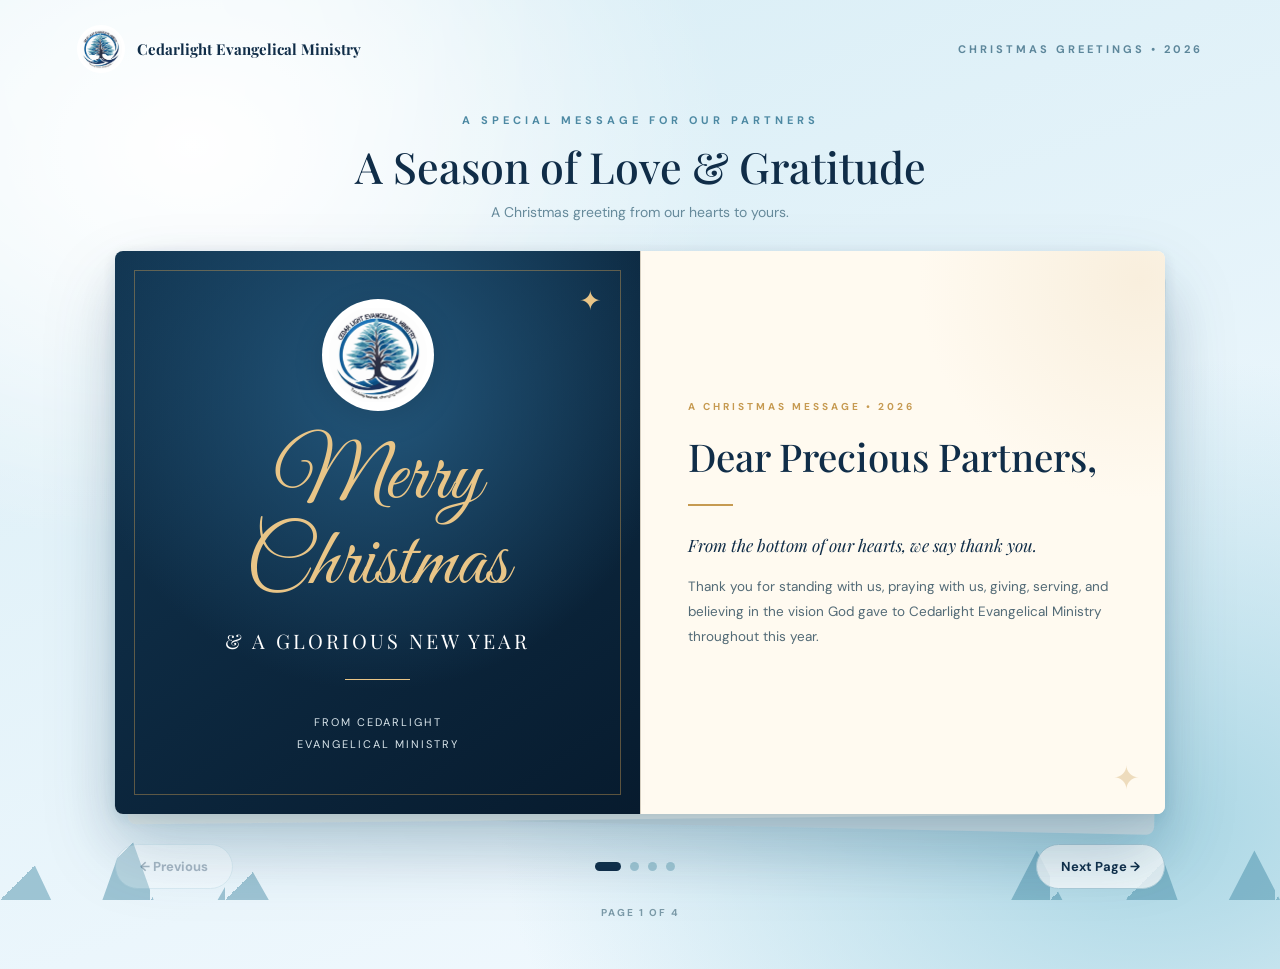
==== index.html @ 79601511 "chatgpt!" ====
<!DOCTYPE html>
<html lang="en">
<head>
<meta charset="UTF-8">
<meta name="viewport" content="width=device-width, initial-scale=1">
<meta name="theme-color" content="#e8f4f7">
<meta name="description" content="A special Christmas message of love and gratitude from Cedarlight Evangelical Ministry.">
<title>Merry Christmas | Cedarlight Evangelical Ministry</title>

<link rel="preconnect" href="https://fonts.googleapis.com">
<link rel="preconnect" href="https://fonts.gstatic.com" crossorigin>
<link href="https://fonts.googleapis.com/css2?family=DM+Sans:wght@400;500;600;700&family=Great+Vibes&family=Playfair+Display:wght@400;500;600;700&display=swap" rel="stylesheet">

<style>
:root {
  --navy: #102d48;
  --navy-dark: #071d31;
  --blue: #246d91;
  --gold: #c69a51;
  --gold-light: #e9c587;
  --cream: #fffaf0;
  --ink: #263d4b;
  --muted: #627985;
}

* {
  box-sizing: border-box;
}

html {
  scroll-behavior: smooth;
}

body {
  margin: 0;
  min-height: 100vh;
  font-family: "DM Sans", sans-serif;
  color: var(--ink);
  background:
    radial-gradient(ellipse at 15% 15%, #ffffff, transparent 35%),
    radial-gradient(ellipse at 90% 85%, #a9d6e4, transparent 40%),
    linear-gradient(160deg, #d7edf5, #f4faff);
  overflow-x: hidden;
}

button {
  font: inherit;
}

button:focus-visible {
  outline: 3px solid var(--gold);
  outline-offset: 4px;
}

/* BACKGROUND DECORATION */

.background-glow {
  position: fixed;
  width: 650px;
  height: 650px;
  border-radius: 50%;
  background: #ffffff70;
  filter: blur(100px);
  top: -250px;
  left: -200px;
  pointer-events: none;
}

.snow {
  position: fixed;
  inset: 0;
  pointer-events: none;
  overflow: hidden;
  z-index: 0;
}

.flake {
  position: absolute;
  top: -30px;
  color: white;
  opacity: .8;
  animation: snowfall linear infinite;
}

@keyframes snowfall {
  from {
    transform: translateY(-20px) rotate(0deg);
  }
  to {
    transform: translateY(110vh) rotate(180deg);
  }
}

/* HEADER */

header {
  position: relative;
  z-index: 5;
  padding: 25px 6%;
  display: flex;
  align-items: center;
  justify-content: space-between;
}

.brand {
  display: flex;
  align-items: center;
  gap: 12px;
  color: var(--navy);
  font-family: "Playfair Display", serif;
  font-weight: 700;
  font-size: 15px;
}

.brand img {
  width: 48px;
  height: 48px;
  object-fit: contain;
  background: white;
  border-radius: 50%;
  padding: 3px;
}

.header-label {
  font-size: 11px;
  font-weight: 700;
  letter-spacing: 3px;
  color: #5d879b;
  text-transform: uppercase;
}

/* MAIN */

main {
  position: relative;
  z-index: 1;
  min-height: calc(100vh - 100px);
  display: flex;
  flex-direction: column;
  justify-content: center;
  align-items: center;
  padding: 15px 20px 50px;
}

.intro {
  text-align: center;
  margin-bottom: 30px;
}

.eyebrow {
  font-size: 11px;
  font-weight: 700;
  letter-spacing: 4px;
  color: #4d89a3;
  text-transform: uppercase;
}

.intro h1 {
  margin: 10px 0 8px;
  font-family: "Playfair Display", serif;
  font-weight: 500;
  font-size: clamp(28px, 4vw, 43px);
  color: var(--navy);
}

.intro p {
  margin: 0;
  font-size: 14px;
  color: #668a9b;
}

/* BOOK */

.book-area {
  position: relative;
  width: min(100%, 1050px);
  perspective: 1800px;
}

.book-stack {
  position: absolute;
  inset: 12px 5px -10px;
  background: #c4d7df;
  border-radius: 8px;
  transform: rotate(1.2deg);
  box-shadow: 0 25px 55px #174e6b25;
}

.book-stack::after {
  content: "";
  position: absolute;
  inset: 5px;
  background: #e1e9e9;
  border-radius: 8px;
  transform: rotate(-1.8deg);
}

.book {
  position: relative;
  width: 100%;
  min-height: 540px;
  background: #fffdf7;
  border-radius: 8px;
  box-shadow:
    0 35px 75px #174e6b2c,
    0 4px 15px #174e6b20;
  overflow: hidden;
  transform-style: preserve-3d;
}

/* PAGE TURN ANIMATION */

.page {
  display: none;
  width: 100%;
  min-height: 540px;
  transform-origin: left center;
}

.page.active {
  display: grid;
  grid-template-columns: 1fr 1fr;
  animation: pageEnter .65s cubic-bezier(.2,.75,.2,1) both;
}

.page.turn-back.active {
  animation: pageBack .65s cubic-bezier(.2,.75,.2,1) both;
}

@keyframes pageEnter {
  from {
    opacity: .15;
    transform: rotateY(-22deg) translateX(22px);
  }
  to {
    opacity: 1;
    transform: rotateY(0) translateX(0);
  }
}

@keyframes pageBack {
  from {
    opacity: .15;
    transform: rotateY(22deg) translateX(-22px);
  }
  to {
    opacity: 1;
    transform: rotateY(0) translateX(0);
  }
}

/* PAGE PANELS */

.panel {
  position: relative;
  min-width: 0;
  min-height: 540px;
  padding: 48px;
  display: flex;
  flex-direction: column;
  justify-content: center;
  overflow: hidden;
}

.panel.paper {
  background:
    radial-gradient(circle at 95% 5%, #f5e8d2a0, transparent 30%),
    var(--cream);
}

.panel.paper::after {
  content: "✦";
  position: absolute;
  right: 25px;
  bottom: 15px;
  color: #d8b77c70;
  font-size: 32px;
  pointer-events: none;
}

.panel.paper::before {
  content: "";
  position: absolute;
  top: 0;
  bottom: 0;
  left: 0;
  width: 1px;
  background: #d6cfc1;
  box-shadow: 3px 0 10px #0000000c;
}

/* CHRISTMAS COVER */

.cover {
  background:
    radial-gradient(circle at 50% 25%, #23577c, transparent 60%),
    linear-gradient(145deg, #123652, #071b2e);
  color: white;
  align-items: center;
  text-align: center;
}

.cover::before {
  content: "";
  position: absolute;
  inset: 19px;
  border: 1px solid #c69a5170;
  pointer-events: none;
}

.cover::after {
  content: "✦";
  position: absolute;
  top: 32px;
  right: 38px;
  color: var(--gold-light);
  font-size: 27px;
}

.cover-logo {
  width: 112px;
  height: 112px;
  object-fit: contain;
  background: white;
  border-radius: 50%;
  padding: 7px;
  margin-bottom: 26px;
  box-shadow: 0 8px 30px #00000025;
}

.script {
  font-family: "Great Vibes", cursive;
  font-size: clamp(58px, 6.5vw, 90px);
  line-height: 1.02;
  color: var(--gold-light);
  font-weight: 400;
}

.cover h2 {
  font-family: "Playfair Display", serif;
  font-weight: 400;
  font-size: 20px;
  letter-spacing: 3px;
  text-transform: uppercase;
  margin: 20px 0 25px;
}

.cover p {
  font-size: 11px;
  letter-spacing: 2px;
  line-height: 2;
  color: #d9e5eb;
  text-transform: uppercase;
}

.gold-line {
  width: 65px;
  height: 1px;
  background: var(--gold-light);
  margin: 0 auto 20px;
}

.gold-star {
  color: var(--gold-light);
  font-size: 56px;
  margin-bottom: 25px;
}

/* TYPOGRAPHY */

.small-title {
  font-size: 10px;
  letter-spacing: 3px;
  text-transform: uppercase;
  font-weight: 700;
  color: var(--gold);
  margin-bottom: 20px;
}

.paper h2 {
  font-family: "Playfair Display", serif;
  color: var(--navy);
  font-weight: 500;
  font-size: clamp(28px, 3vw, 40px);
  line-height: 1.2;
  margin: 0 0 20px;
}

.paper p {
  color: #526a76;
  font-size: 13.5px;
  line-height: 1.85;
  margin: 0 0 15px;
}

.gold-rule {
  width: 45px;
  height: 2px;
  background: var(--gold);
  margin: 5px 0 25px;
}

.quote {
  font-family: "Playfair Display", serif;
  font-style: italic;
  font-size: 17px !important;
  line-height: 1.7 !important;
  color: var(--navy) !important;
}

.verse {
  color: var(--gold);
  font-size: 10px;
  font-weight: 700;
  letter-spacing: 2px;
  text-transform: uppercase;
  margin: 5px 0 18px;
}

.signature {
  margin-top: 15px;
  font-family: "Great Vibes", cursive;
  font-size: 36px;
  color: var(--blue);
}

/* PHOTO PANEL */

.photo-panel {
  position: relative;
  padding: 0;
  background: #c1d9df;
}

.photo-panel img {
  position: absolute;
  inset: 0;
  width: 100%;
  height: 100%;
  object-fit: cover;
  z-index: 2;
}

.photo-placeholder {
  position: absolute;
  inset: 0;
  background:
    linear-gradient(140deg, #94c5ce, #286b86);
  color: white;
  display: flex;
  align-items: center;
  justify-content: center;
  flex-direction: column;
  text-align: center;
  padding: 30px;
  gap: 15px;
}

.photo-placeholder .symbol {
  font-size: 55px;
  font-family: "Playfair Display", serif;
}

.photo-placeholder strong {
  font-family: "Playfair Display", serif;
  font-size: 25px;
  font-weight: 500;
}

.photo-placeholder small {
  font-size: 12px;
  opacity: .8;
}

/* PHOTO GALLERY */

.gallery-panel {
  padding: 22px;
  background: #eaf3f3;
}

.gallery {
  display: grid;
  grid-template-columns: 1fr 1fr;
  grid-template-rows: 235px 235px;
  gap: 12px;
  height: 100%;
}

.gallery-item {
  position: relative;
  border-radius: 5px;
  overflow: hidden;
  background: #9cc8d2;
}

.gallery-item:first-child {
  grid-column: span 2;
}

.gallery-item img {
  position: absolute;
  inset: 0;
  width: 100%;
  height: 100%;
  object-fit: cover;
  z-index: 2;
}

.gallery-fallback {
  width: 100%;
  height: 100%;
  background: linear-gradient(135deg, #c2e1df, #5694ab);
  color: white;
  display: flex;
  flex-direction: column;
  align-items: center;
  justify-content: center;
  gap: 10px;
  text-align: center;
  padding: 15px;
  font-size: 13px;
}

.gallery-fallback span {
  font-size: 34px;
}

/* CONTROLS */

.controls {
  width: min(100%, 1050px);
  display: flex;
  align-items: center;
  justify-content: space-between;
  gap: 15px;
  margin-top: 30px;
}

.nav-btn {
  border: 1px solid #afcfdb;
  border-radius: 30px;
  padding: 13px 24px;
  background: #ffffffc9;
  color: var(--navy);
  cursor: pointer;
  font-size: 13px;
  font-weight: 700;
  transition: .2s ease;
}

.nav-btn:hover:not(:disabled) {
  background: var(--navy);
  color: white;
  border-color: var(--navy);
  transform: translateY(-2px);
}

.nav-btn:disabled {
  opacity: .3;
  cursor: not-allowed;
}

.dots {
  display: flex;
  gap: 9px;
  align-items: center;
}

.dot {
  width: 9px;
  height: 9px;
  padding: 0;
  border: none;
  border-radius: 50%;
  background: #a4c9d6;
  cursor: pointer;
  transition: .25s;
}

.dot.active {
  width: 26px;
  border-radius: 10px;
  background: var(--navy);
}

.counter {
  margin-top: 17px;
  color: #7b9aa8;
  font-size: 10px;
  font-weight: 700;
  letter-spacing: 2px;
}

/* DECORATIVE TREES */

.trees {
  position: fixed;
  bottom: 0;
  left: 0;
  right: 0;
  height: 90px;
  pointer-events: none;
  z-index: 0;
  opacity: .4;
  background:
    linear-gradient(135deg, transparent 50%, #2a7a98 50%)
      left bottom / 75px 75px repeat-x;
  clip-path: polygon(
    0 100%, 2% 40%, 4% 100%,
    8% 100%, 10% 20%, 12% 100%,
    17% 100%, 19% 50%, 21% 100%,
    79% 100%, 81% 45%, 83% 100%,
    88% 100%, 90% 20%, 92% 100%,
    96% 100%, 98% 45%, 100% 100%
  );
}

/* MOBILE */

@media (max-width: 720px) {
  header {
    padding: 18px 20px;
  }

  .brand {
    font-size: 12px;
  }

  .brand img {
    width: 42px;
    height: 42px;
  }

  .header-label {
    display: none;
  }

  main {
    padding: 15px 12px 40px;
  }

  .intro {
    margin-bottom: 22px;
  }

  .intro h1 {
    font-size: 29px;
  }

  .intro p {
    font-size: 12px;
  }

  .book,
  .page {
    min-height: 0;
  }

  .page.active {
    grid-template-columns: 1fr;
  }

  .panel {
    min-height: 0;
    padding: 35px 28px;
  }

  .cover {
    min-height: 440px;
  }

  .cover-logo {
    width: 95px;
    height: 95px;
  }

  .panel.paper {
    padding: 40px 28px;
  }

  .paper h2 {
    font-size: 30px;
  }

  .paper p {
    font-size: 13px;
    line-height: 1.85;
  }

  .photo-panel {
    min-height: 320px;
  }

  .gallery-panel {
    padding: 12px;
    min-height: 340px;
  }

  .gallery {
    grid-template-rows: 155px 155px;
  }

  .controls {
    margin-top: 25px;
  }

  .nav-btn {
    padding: 11px 14px;
    font-size: 12px;
  }
}

@media (prefers-reduced-motion: reduce) {
  *, *::before, *::after {
    animation-duration: .01ms !important;
    transition-duration: .01ms !important;
  }
}
</style>
</head>

<body>

<div class="background-glow"></div>
<div class="snow" id="snow" aria-hidden="true"></div>
<div class="trees" aria-hidden="true"></div>

<header>
  <div class="brand">
    <img src="logo.jpeg" alt="Cedarlight Evangelical Ministry logo">
    <span>Cedarlight Evangelical Ministry</span>
  </div>

  <span class="header-label">Christmas Greetings • 2026</span>
</header>

<main>

  <div class="intro">
    <div class="eyebrow">A special message for our partners</div>
    <h1>A Season of Love & Gratitude</h1>
    <p>A Christmas greeting from our hearts to yours.</p>
  </div>

  <div class="book-area">
    <div class="book-stack"></div>

    <div class="book" id="book">

      <!-- PAGE 1: CHRISTMAS COVER -->
      <section class="page active">

        <div class="panel cover">
          <img class="cover-logo" src="logo.jpeg" alt="Ministry logo">

          <div class="script">Merry</div>
          <div class="script">Christmas</div>

          <h2>& A Glorious New Year</h2>
          <div class="gold-line"></div>

          <p>
            From Cedarlight<br>
            Evangelical Ministry
          </p>
        </div>

        <div class="panel paper">
          <div class="small-title">A Christmas Message • 2026</div>

          <h2>Dear Precious Partners,</h2>
          <div class="gold-rule"></div>

          <p class="quote">
            From the bottom of our hearts,
            we say thank you.
          </p>

          <p>
            Thank you for standing with us, praying with us,
            giving, serving, and believing in the vision God
            gave to Cedarlight Evangelical Ministry
            throughout this year.
          </p>
        </div>

      </section>

      <!-- PAGE 2: GRATITUDE -->
      <section class="page">

        <div class="panel photo-panel">
          <img src="photos/team.jpeg"
               alt="Cedarlight ministry team"
               onerror="this.style.display='none'">

          <div class="photo-placeholder">
            <span class="symbol">♡</span>
            <strong>Our Ministry Family</strong>
            <small>Replace with photos/team.jpg</small>
          </div>
        </div>

        <div class="panel paper">
          <div class="small-title">With heartfelt gratitude</div>

          <h2>You are part of every testimony.</h2>
          <div class="gold-rule"></div>

          <p>
            Because of your love and sacrifice, souls were won,
            lives were healed, and the light of Christ shone
            brighter in different communities within Nigeria
            and beyond.
          </p>

          <p>
            We do not take you for granted.
            You are part of every testimony.
          </p>

          <p class="quote">
            "I thank my God upon every remembrance of you,
            Always in every prayer of mine for you all making
            request with joy, For your fellowship in the gospel
            from the first day until now."
          </p>

          <div class="verse">Philippians 1:3–5</div>
        </div>

      </section>

      <!-- PAGE 3: IMPACT AND BLESSING -->
      <section class="page">

        <div class="panel paper">
          <div class="small-title">Our prayer for you</div>

          <h2>May His grace abound toward you.</h2>
          <div class="gold-rule"></div>

          <p class="quote">
            "And God is able to make all grace abound toward you;
            that ye, always having all sufficiency in all things,
            may abound to every good work."
          </p>

          <div class="verse">2 Corinthians 9:8</div>

          <p>
            As we celebrate the birth of our Saviour,
            we pray that the joy of Christmas will fill
            your home, and the peace of Christ will rest
            upon your family.
          </p>
        </div>

        <div class="panel gallery-panel">
          <div class="gallery">

            <div class="gallery-item">
              <img src="photos/outreach-1.jpeg"
                   alt="Ministry outreach"
                   onerror="this.style.display='none'">

              <div class="gallery-fallback">
                <span>✦</span>
                Sharing the Gospel
              </div>
            </div>

            <div class="gallery-item">
              <img src="photos/outreach-2.jpeg"
                   alt="Community outreach"
                   onerror="this.style.display='none'">

              <div class="gallery-fallback">
                <span>♡</span>
                Compassion in Action
              </div>
            </div>

            <div class="gallery-item">
              <img src="photos/outreach-3.jpeg"
                   alt="Ministry in the field"
                   onerror="this.style.display='none'">

              <div class="gallery-fallback">
                <span>✧</span>
                Touching Lives
              </div>
            </div>

          </div>
        </div>

      </section>

      <!-- PAGE 4: CHRISTMAS BLESSING -->
      <section class="page">

        <div class="panel cover">
          <div class="gold-star">✦</div>

          <div class="script">Peace, Joy</div>
          <div class="script">& Love</div>

          <h2>To You and Your Family</h2>
          <div class="gold-line"></div>

          <p>
            Merry Christmas<br>
            and a Glorious New Year!
          </p>
        </div>

        <div class="panel paper">
          <div class="small-title">The promise of Christmas</div>

          <p class="quote">
            "For unto you is born this day in the city of David
            a Saviour, which is Christ the Lord."
          </p>
          <div class="verse">Luke 2:11</div>

          <div class="gold-rule"></div>

          <p class="quote">
            "For I know the thoughts that I think toward you,
            saith the LORD, thoughts of peace, and not of evil,
            to give you an expected end."
          </p>
          <div class="verse">Jeremiah 29:11</div>

          <p>
            May the New Year bring you open doors, divine health,
            and abundant harvest for all you have sown
            into the Kingdom.
          </p>

          <p>
            We love you, we honour you, and we celebrate you.
          </p>

          <div class="signature">With love and gratitude,</div>

          <p style="font-weight:700;color:#102d48;margin-top:8px">
            Cedarlight Evangelical Ministry
          </p>

          <p style="font-style:italic;font-size:12px">
            Shining the Light of Christ
          </p>
        </div>

      </section>

    </div>
  </div>

  <!-- NAVIGATION -->
  <div class="controls">
    <button class="nav-btn" id="prev" onclick="changePage(-1)">
      ← Previous
    </button>

    <div class="dots" id="dots"></div>

    <button class="nav-btn" id="next" onclick="changePage(1)">
      Next Page →
    </button>
  </div>

  <div class="counter" id="counter"></div>

</main>

<script>
const pages = Array.from(document.querySelectorAll(".page"));
const dotsContainer = document.getElementById("dots");
const prevButton = document.getElementById("prev");
const nextButton = document.getElementById("next");
const counter = document.getElementById("counter");

let currentPage = 0;
let previousPage = 0;

// Create page indicators
pages.forEach((page, index) => {
  const dot = document.createElement("button");

  dot.className = "dot";
  dot.type = "button";
  dot.setAttribute("aria-label", `Go to page ${index + 1}`);

  dot.addEventListener("click", () => showPage(index));

  dotsContainer.appendChild(dot);
});

function showPage(index) {
  if (index < 0 || index >= pages.length) return;

  previousPage = currentPage;
  currentPage = index;

  pages.forEach((page, i) => {
    page.classList.remove("active", "turn-back");

    if (i === currentPage) {
      if (currentPage < previousPage) {
        page.classList.add("turn-back");
      }

      page.classList.add("active");
    }
  });

  Array.from(dotsContainer.children).forEach((dot, i) => {
    dot.classList.toggle("active", i === currentPage);

    if (i === currentPage) {
      dot.setAttribute("aria-current", "page");
    } else {
      dot.removeAttribute("aria-current");
    }
  });

  prevButton.disabled = currentPage === 0;
  nextButton.disabled = currentPage === pages.length - 1;

  nextButton.textContent =
    currentPage === pages.length - 1
      ? "The End ♥"
      : "Next Page →";

  counter.textContent =
    `PAGE ${currentPage + 1} OF ${pages.length}`;
}

function changePage(direction) {
  showPage(currentPage + direction);
}

// Keyboard navigation
document.addEventListener("keydown", event => {
  if (event.key === "ArrowRight") {
    changePage(1);
  }

  if (event.key === "ArrowLeft") {
    changePage(-1);
  }
});

// Touch swipe navigation
let touchStartX = 0;
let touchStartY = 0;

const book = document.getElementById("book");

book.addEventListener("touchstart", event => {
  touchStartX = event.changedTouches[0].screenX;
  touchStartY = event.changedTouches[0].screenY;
}, { passive: true });

book.addEventListener("touchend", event => {
  const diffX =
    touchStartX - event.changedTouches[0].screenX;

  const diffY =
    touchStartY - event.changedTouches[0].screenY;

  if (
    Math.abs(diffX) > 65 &&
    Math.abs(diffX) > Math.abs(diffY)
  ) {
    changePage(diffX > 0 ? 1 : -1);
  }
}, { passive: true });

// Gentle snowfall
const snowContainer = document.getElementById("snow");

const reducedMotion = window.matchMedia(
  "(prefers-reduced-motion: reduce)"
).matches;

if (!reducedMotion) {
  for (let i = 0; i < 35; i++) {
    const flake = document.createElement("span");

    flake.className = "flake";
    flake.textContent = Math.random() > .5 ? "✦" : "•";

    flake.style.left = Math.random() * 100 + "%";
    flake.style.fontSize =
      (5 + Math.random() * 9) + "px";

    flake.style.animationDuration =
      (12 + Math.random() * 18) + "s";

    flake.style.animationDelay =
      (-Math.random() * 30) + "s";

    snowContainer.appendChild(flake);
  }
}

// Hide photo placeholders when images load
document.querySelectorAll(
  ".photo-panel, .gallery-item"
).forEach(container => {
  const image = container.querySelector("img");

  const placeholder = container.querySelector(
    ".photo-placeholder, .gallery-fallback"
  );

  if (!image || !placeholder) return;

  function checkImage() {
    if (image.complete && image.naturalWidth > 0) {
      placeholder.style.display = "none";
    }
  }

  image.addEventListener("load", checkImage);
  checkImage();
});

// Initialise
showPage(0);
</script>

</body>
</html>
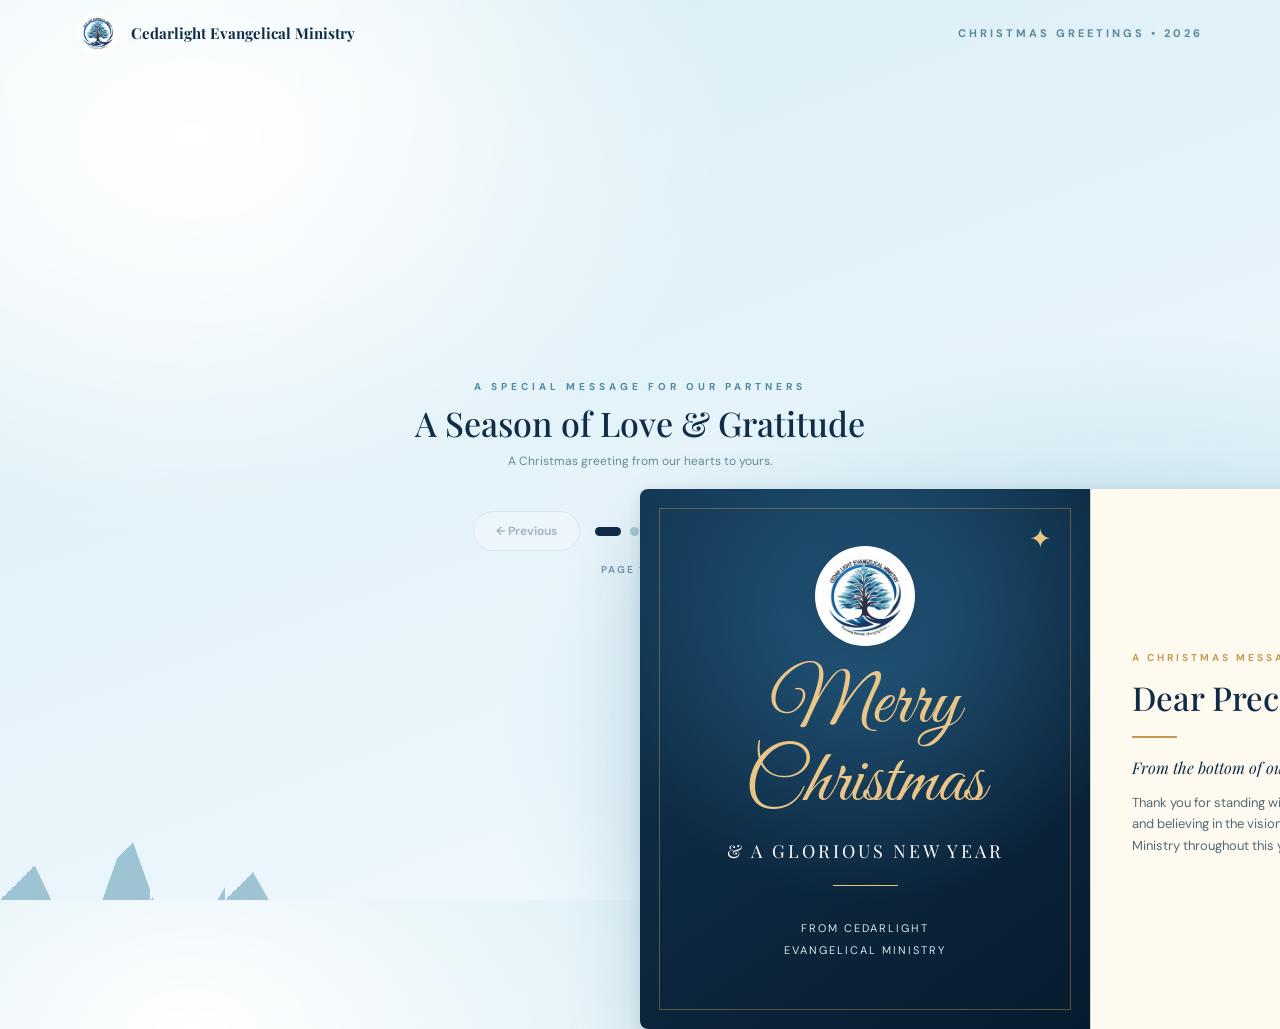
==== commit dca06418: "v1" ====
--- a/index.html
+++ b/index.html
@@ -11,714 +11,8 @@
 <link rel="preconnect" href="https://fonts.googleapis.com">
 <link rel="preconnect" href="https://fonts.gstatic.com" crossorigin>
 <link href="https://fonts.googleapis.com/css2?family=DM+Sans:wght@400;500;600;700&family=Great+Vibes&family=Playfair+Display:wght@400;500;600;700&display=swap" rel="stylesheet">
-
-<style>
-:root {
-  --navy: #102d48;
-  --navy-dark: #071d31;
-  --blue: #246d91;
-  --gold: #c69a51;
-  --gold-light: #e9c587;
-  --cream: #fffaf0;
-  --ink: #263d4b;
-  --muted: #627985;
-}
-
-* {
-  box-sizing: border-box;
-}
-
-html {
-  scroll-behavior: smooth;
-}
-
-body {
-  margin: 0;
-  min-height: 100vh;
-  font-family: "DM Sans", sans-serif;
-  color: var(--ink);
-  background:
-    radial-gradient(ellipse at 15% 15%, #ffffff, transparent 35%),
-    radial-gradient(ellipse at 90% 85%, #a9d6e4, transparent 40%),
-    linear-gradient(160deg, #d7edf5, #f4faff);
-  overflow-x: hidden;
-}
-
-button {
-  font: inherit;
-}
-
-button:focus-visible {
-  outline: 3px solid var(--gold);
-  outline-offset: 4px;
-}
-
-/* BACKGROUND DECORATION */
-
-.background-glow {
-  position: fixed;
-  width: 650px;
-  height: 650px;
-  border-radius: 50%;
-  background: #ffffff70;
-  filter: blur(100px);
-  top: -250px;
-  left: -200px;
-  pointer-events: none;
-}
-
-.snow {
-  position: fixed;
-  inset: 0;
-  pointer-events: none;
-  overflow: hidden;
-  z-index: 0;
-}
-
-.flake {
-  position: absolute;
-  top: -30px;
-  color: white;
-  opacity: .8;
-  animation: snowfall linear infinite;
-}
-
-@keyframes snowfall {
-  from {
-    transform: translateY(-20px) rotate(0deg);
-  }
-  to {
-    transform: translateY(110vh) rotate(180deg);
-  }
-}
-
-/* HEADER */
-
-header {
-  position: relative;
-  z-index: 5;
-  padding: 25px 6%;
-  display: flex;
-  align-items: center;
-  justify-content: space-between;
-}
-
-.brand {
-  display: flex;
-  align-items: center;
-  gap: 12px;
-  color: var(--navy);
-  font-family: "Playfair Display", serif;
-  font-weight: 700;
-  font-size: 15px;
-}
-
-.brand img {
-  width: 48px;
-  height: 48px;
-  object-fit: contain;
-  background: white;
-  border-radius: 50%;
-  padding: 3px;
-}
-
-.header-label {
-  font-size: 11px;
-  font-weight: 700;
-  letter-spacing: 3px;
-  color: #5d879b;
-  text-transform: uppercase;
-}
-
-/* MAIN */
-
-main {
-  position: relative;
-  z-index: 1;
-  min-height: calc(100vh - 100px);
-  display: flex;
-  flex-direction: column;
-  justify-content: center;
-  align-items: center;
-  padding: 15px 20px 50px;
-}
-
-.intro {
-  text-align: center;
-  margin-bottom: 30px;
-}
-
-.eyebrow {
-  font-size: 11px;
-  font-weight: 700;
-  letter-spacing: 4px;
-  color: #4d89a3;
-  text-transform: uppercase;
-}
-
-.intro h1 {
-  margin: 10px 0 8px;
-  font-family: "Playfair Display", serif;
-  font-weight: 500;
-  font-size: clamp(28px, 4vw, 43px);
-  color: var(--navy);
-}
-
-.intro p {
-  margin: 0;
-  font-size: 14px;
-  color: #668a9b;
-}
-
-/* BOOK */
-
-.book-area {
-  position: relative;
-  width: min(100%, 1050px);
-  perspective: 1800px;
-}
-
-.book-stack {
-  position: absolute;
-  inset: 12px 5px -10px;
-  background: #c4d7df;
-  border-radius: 8px;
-  transform: rotate(1.2deg);
-  box-shadow: 0 25px 55px #174e6b25;
-}
-
-.book-stack::after {
-  content: "";
-  position: absolute;
-  inset: 5px;
-  background: #e1e9e9;
-  border-radius: 8px;
-  transform: rotate(-1.8deg);
-}
-
-.book {
-  position: relative;
-  width: 100%;
-  min-height: 540px;
-  background: #fffdf7;
-  border-radius: 8px;
-  box-shadow:
-    0 35px 75px #174e6b2c,
-    0 4px 15px #174e6b20;
-  overflow: hidden;
-  transform-style: preserve-3d;
-}
-
-/* PAGE TURN ANIMATION */
-
-.page {
-  display: none;
-  width: 100%;
-  min-height: 540px;
-  transform-origin: left center;
-}
-
-.page.active {
-  display: grid;
-  grid-template-columns: 1fr 1fr;
-  animation: pageEnter .65s cubic-bezier(.2,.75,.2,1) both;
-}
-
-.page.turn-back.active {
-  animation: pageBack .65s cubic-bezier(.2,.75,.2,1) both;
-}
-
-@keyframes pageEnter {
-  from {
-    opacity: .15;
-    transform: rotateY(-22deg) translateX(22px);
-  }
-  to {
-    opacity: 1;
-    transform: rotateY(0) translateX(0);
-  }
-}
-
-@keyframes pageBack {
-  from {
-    opacity: .15;
-    transform: rotateY(22deg) translateX(-22px);
-  }
-  to {
-    opacity: 1;
-    transform: rotateY(0) translateX(0);
-  }
-}
-
-/* PAGE PANELS */
-
-.panel {
-  position: relative;
-  min-width: 0;
-  min-height: 540px;
-  padding: 48px;
-  display: flex;
-  flex-direction: column;
-  justify-content: center;
-  overflow: hidden;
-}
-
-.panel.paper {
-  background:
-    radial-gradient(circle at 95% 5%, #f5e8d2a0, transparent 30%),
-    var(--cream);
-}
-
-.panel.paper::after {
-  content: "✦";
-  position: absolute;
-  right: 25px;
-  bottom: 15px;
-  color: #d8b77c70;
-  font-size: 32px;
-  pointer-events: none;
-}
-
-.panel.paper::before {
-  content: "";
-  position: absolute;
-  top: 0;
-  bottom: 0;
-  left: 0;
-  width: 1px;
-  background: #d6cfc1;
-  box-shadow: 3px 0 10px #0000000c;
-}
-
-/* CHRISTMAS COVER */
-
-.cover {
-  background:
-    radial-gradient(circle at 50% 25%, #23577c, transparent 60%),
-    linear-gradient(145deg, #123652, #071b2e);
-  color: white;
-  align-items: center;
-  text-align: center;
-}
-
-.cover::before {
-  content: "";
-  position: absolute;
-  inset: 19px;
-  border: 1px solid #c69a5170;
-  pointer-events: none;
-}
-
-.cover::after {
-  content: "✦";
-  position: absolute;
-  top: 32px;
-  right: 38px;
-  color: var(--gold-light);
-  font-size: 27px;
-}
-
-.cover-logo {
-  width: 112px;
-  height: 112px;
-  object-fit: contain;
-  background: white;
-  border-radius: 50%;
-  padding: 7px;
-  margin-bottom: 26px;
-  box-shadow: 0 8px 30px #00000025;
-}
-
-.script {
-  font-family: "Great Vibes", cursive;
-  font-size: clamp(58px, 6.5vw, 90px);
-  line-height: 1.02;
-  color: var(--gold-light);
-  font-weight: 400;
-}
-
-.cover h2 {
-  font-family: "Playfair Display", serif;
-  font-weight: 400;
-  font-size: 20px;
-  letter-spacing: 3px;
-  text-transform: uppercase;
-  margin: 20px 0 25px;
-}
-
-.cover p {
-  font-size: 11px;
-  letter-spacing: 2px;
-  line-height: 2;
-  color: #d9e5eb;
-  text-transform: uppercase;
-}
-
-.gold-line {
-  width: 65px;
-  height: 1px;
-  background: var(--gold-light);
-  margin: 0 auto 20px;
-}
-
-.gold-star {
-  color: var(--gold-light);
-  font-size: 56px;
-  margin-bottom: 25px;
-}
-
-/* TYPOGRAPHY */
-
-.small-title {
-  font-size: 10px;
-  letter-spacing: 3px;
-  text-transform: uppercase;
-  font-weight: 700;
-  color: var(--gold);
-  margin-bottom: 20px;
-}
-
-.paper h2 {
-  font-family: "Playfair Display", serif;
-  color: var(--navy);
-  font-weight: 500;
-  font-size: clamp(28px, 3vw, 40px);
-  line-height: 1.2;
-  margin: 0 0 20px;
-}
-
-.paper p {
-  color: #526a76;
-  font-size: 13.5px;
-  line-height: 1.85;
-  margin: 0 0 15px;
-}
-
-.gold-rule {
-  width: 45px;
-  height: 2px;
-  background: var(--gold);
-  margin: 5px 0 25px;
-}
-
-.quote {
-  font-family: "Playfair Display", serif;
-  font-style: italic;
-  font-size: 17px !important;
-  line-height: 1.7 !important;
-  color: var(--navy) !important;
-}
-
-.verse {
-  color: var(--gold);
-  font-size: 10px;
-  font-weight: 700;
-  letter-spacing: 2px;
-  text-transform: uppercase;
-  margin: 5px 0 18px;
-}
-
-.signature {
-  margin-top: 15px;
-  font-family: "Great Vibes", cursive;
-  font-size: 36px;
-  color: var(--blue);
-}
-
-/* PHOTO PANEL */
-
-.photo-panel {
-  position: relative;
-  padding: 0;
-  background: #c1d9df;
-}
-
-.photo-panel img {
-  position: absolute;
-  inset: 0;
-  width: 100%;
-  height: 100%;
-  object-fit: cover;
-  z-index: 2;
-}
-
-.photo-placeholder {
-  position: absolute;
-  inset: 0;
-  background:
-    linear-gradient(140deg, #94c5ce, #286b86);
-  color: white;
-  display: flex;
-  align-items: center;
-  justify-content: center;
-  flex-direction: column;
-  text-align: center;
-  padding: 30px;
-  gap: 15px;
-}
-
-.photo-placeholder .symbol {
-  font-size: 55px;
-  font-family: "Playfair Display", serif;
-}
-
-.photo-placeholder strong {
-  font-family: "Playfair Display", serif;
-  font-size: 25px;
-  font-weight: 500;
-}
-
-.photo-placeholder small {
-  font-size: 12px;
-  opacity: .8;
-}
-
-/* PHOTO GALLERY */
-
-.gallery-panel {
-  padding: 22px;
-  background: #eaf3f3;
-}
-
-.gallery {
-  display: grid;
-  grid-template-columns: 1fr 1fr;
-  grid-template-rows: 235px 235px;
-  gap: 12px;
-  height: 100%;
-}
-
-.gallery-item {
-  position: relative;
-  border-radius: 5px;
-  overflow: hidden;
-  background: #9cc8d2;
-}
-
-.gallery-item:first-child {
-  grid-column: span 2;
-}
-
-.gallery-item img {
-  position: absolute;
-  inset: 0;
-  width: 100%;
-  height: 100%;
-  object-fit: cover;
-  z-index: 2;
-}
-
-.gallery-fallback {
-  width: 100%;
-  height: 100%;
-  background: linear-gradient(135deg, #c2e1df, #5694ab);
-  color: white;
-  display: flex;
-  flex-direction: column;
-  align-items: center;
-  justify-content: center;
-  gap: 10px;
-  text-align: center;
-  padding: 15px;
-  font-size: 13px;
-}
-
-.gallery-fallback span {
-  font-size: 34px;
-}
-
-/* CONTROLS */
-
-.controls {
-  width: min(100%, 1050px);
-  display: flex;
-  align-items: center;
-  justify-content: space-between;
-  gap: 15px;
-  margin-top: 30px;
-}
-
-.nav-btn {
-  border: 1px solid #afcfdb;
-  border-radius: 30px;
-  padding: 13px 24px;
-  background: #ffffffc9;
-  color: var(--navy);
-  cursor: pointer;
-  font-size: 13px;
-  font-weight: 700;
-  transition: .2s ease;
-}
-
-.nav-btn:hover:not(:disabled) {
-  background: var(--navy);
-  color: white;
-  border-color: var(--navy);
-  transform: translateY(-2px);
-}
-
-.nav-btn:disabled {
-  opacity: .3;
-  cursor: not-allowed;
-}
-
-.dots {
-  display: flex;
-  gap: 9px;
-  align-items: center;
-}
-
-.dot {
-  width: 9px;
-  height: 9px;
-  padding: 0;
-  border: none;
-  border-radius: 50%;
-  background: #a4c9d6;
-  cursor: pointer;
-  transition: .25s;
-}
-
-.dot.active {
-  width: 26px;
-  border-radius: 10px;
-  background: var(--navy);
-}
-
-.counter {
-  margin-top: 17px;
-  color: #7b9aa8;
-  font-size: 10px;
-  font-weight: 700;
-  letter-spacing: 2px;
-}
-
-/* DECORATIVE TREES */
-
-.trees {
-  position: fixed;
-  bottom: 0;
-  left: 0;
-  right: 0;
-  height: 90px;
-  pointer-events: none;
-  z-index: 0;
-  opacity: .4;
-  background:
-    linear-gradient(135deg, transparent 50%, #2a7a98 50%)
-      left bottom / 75px 75px repeat-x;
-  clip-path: polygon(
-    0 100%, 2% 40%, 4% 100%,
-    8% 100%, 10% 20%, 12% 100%,
-    17% 100%, 19% 50%, 21% 100%,
-    79% 100%, 81% 45%, 83% 100%,
-    88% 100%, 90% 20%, 92% 100%,
-    96% 100%, 98% 45%, 100% 100%
-  );
-}
-
-/* MOBILE */
-
-@media (max-width: 720px) {
-  header {
-    padding: 18px 20px;
-  }
-
-  .brand {
-    font-size: 12px;
-  }
-
-  .brand img {
-    width: 42px;
-    height: 42px;
-  }
-
-  .header-label {
-    display: none;
-  }
-
-  main {
-    padding: 15px 12px 40px;
-  }
-
-  .intro {
-    margin-bottom: 22px;
-  }
-
-  .intro h1 {
-    font-size: 29px;
-  }
-
-  .intro p {
-    font-size: 12px;
-  }
-
-  .book,
-  .page {
-    min-height: 0;
-  }
-
-  .page.active {
-    grid-template-columns: 1fr;
-  }
-
-  .panel {
-    min-height: 0;
-    padding: 35px 28px;
-  }
-
-  .cover {
-    min-height: 440px;
-  }
-
-  .cover-logo {
-    width: 95px;
-    height: 95px;
-  }
-
-  .panel.paper {
-    padding: 40px 28px;
-  }
-
-  .paper h2 {
-    font-size: 30px;
-  }
-
-  .paper p {
-    font-size: 13px;
-    line-height: 1.85;
-  }
-
-  .photo-panel {
-    min-height: 320px;
-  }
-
-  .gallery-panel {
-    padding: 12px;
-    min-height: 340px;
-  }
-
-  .gallery {
-    grid-template-rows: 155px 155px;
-  }
-
-  .controls {
-    margin-top: 25px;
-  }
-
-  .nav-btn {
-    padding: 11px 14px;
-    font-size: 12px;
-  }
-}
-
-@media (prefers-reduced-motion: reduce) {
-  *, *::before, *::after {
-    animation-duration: .01ms !important;
-    transition-duration: .01ms !important;
-  }
-}
-</style>
+<link rel="stylesheet" href="style1.css">
+
 </head>
 
 <body>
@@ -977,6 +271,8 @@
   <div class="counter" id="counter"></div>
 
 </main>
+
+
 
 <script>
 const pages = Array.from(document.querySelectorAll(".page"));
--- a/style1.css
+++ b/style1.css
@@ -0,0 +1,879 @@
+
+:root {
+  --navy: #102d48;
+  --navy-dark: #071d31;
+  --blue: #246d91;
+  --gold: #c69a51;
+  --gold-light: #e9c587;
+  --cream: #fffaf0;
+  --ink: #263d4b;
+  --muted: #627985;
+
+  /* Original card dimensions */
+  --card-width: 900px;
+  --card-height: 540px;
+
+  /* Available desktop space */
+  --available-height: calc(100dvh - 230px);
+  --available-width: calc(100vw - 60px);
+
+  /* Scale the whole card, not its individual dimensions */
+  --card-scale: min(
+    1,
+    calc((100dvh - 230px) / 540px),
+    calc((100vw - 60px) / 1050px)
+  );
+}
+
+/* GLOBAL */
+
+* {
+  box-sizing: border-box;
+}
+
+html {
+  scroll-behavior: smooth;
+}
+
+body {
+  margin: 0;
+  min-height: 100vh;
+  font-family: "DM Sans", sans-serif;
+  color: var(--ink);
+  background:
+    radial-gradient(
+      ellipse at 15% 15%,
+      #ffffff,
+      transparent 35%
+    ),
+    radial-gradient(
+      ellipse at 90% 85%,
+      #a9d6e4,
+      transparent 40%
+    ),
+    linear-gradient(
+      160deg,
+      #d7edf5,
+      #f4faff
+    );
+  overflow-x: hidden;
+}
+
+button {
+  font: inherit;
+}
+
+button:focus-visible {
+  outline: 3px solid var(--gold);
+  outline-offset: 4px;
+}
+
+/* BACKGROUND */
+
+.background-glow {
+  position: fixed;
+  width: 650px;
+  height: 650px;
+  border-radius: 50%;
+  background: #ffffff70;
+  filter: blur(100px);
+  top: -250px;
+  left: -200px;
+  pointer-events: none;
+}
+
+.snow {
+  position: fixed;
+  inset: 0;
+  pointer-events: none;
+  overflow: hidden;
+  z-index: 0;
+}
+
+.flake {
+  position: absolute;
+  top: -30px;
+  color: white;
+  opacity: .8;
+  animation: snowfall linear infinite;
+}
+
+@keyframes snowfall {
+  from {
+    transform: translateY(-20px) rotate(0deg);
+  }
+
+  to {
+    transform: translateY(110vh) rotate(180deg);
+  }
+}
+
+/* HEADER */
+
+header {
+  position: relative;
+  z-index: 5;
+  padding: 12px 6%;
+  display: flex;
+  align-items: center;
+  justify-content: space-between;
+}
+
+.brand {
+  display: flex;
+  align-items: center;
+  gap: 12px;
+  color: var(--navy);
+  font-family: "Playfair Display", serif;
+  font-weight: 700;
+  font-size: 15px;
+}
+
+.brand img {
+  width: 42px;
+  height: 42px;
+  object-fit: contain;
+  background: white;
+  border-radius: 50%;
+  padding: 3px;
+}
+
+.header-label {
+  font-size: 11px;
+  font-weight: 700;
+  letter-spacing: 3px;
+  color: #5d879b;
+  text-transform: uppercase;
+}
+
+/* MAIN LAYOUT */
+
+main {
+  position: relative;
+  z-index: 1;
+  height: calc(100dvh - 66px);
+  min-height: 0;
+  display: flex;
+  flex-direction: column;
+  justify-content: center;
+  align-items: center;
+  padding: 10px 20px 20px;
+}
+
+/* INTRO */
+
+.intro {
+  text-align: center;
+  margin-bottom: 20px;
+  flex-shrink: 0;
+}
+
+.eyebrow {
+  font-size: 10px;
+  font-weight: 700;
+  letter-spacing: 4px;
+  color: #4d89a3;
+  text-transform: uppercase;
+}
+
+.intro h1 {
+  margin: 7px 0;
+  font-family: "Playfair Display", serif;
+  font-weight: 500;
+  font-size: clamp(24px, 3vw, 34px);
+  color: var(--navy);
+}
+
+.intro p {
+  margin: 0;
+  font-size: 12px;
+  color: #668a9b;
+}
+
+/* CARD CONTAINER */
+
+/*
+  The outer container takes up the SCALED size.
+  The actual book retains its original dimensions.
+*/
+
+.book-area {
+  position: relative;
+  width: calc(
+    var(--card-width) * var(--card-scale)
+  );
+  height: calc(
+    var(--card-height) * var(--card-scale)
+  );
+  flex-shrink: 0;
+  perspective: 1800px;
+}
+
+.book-stack {
+  position: absolute;
+  top: 12px;
+  left: 5px;
+  width: calc(100% - 10px);
+  height: calc(100% - 2px);
+  background: #c4d7df;
+  border-radius: 8px;
+  transform: rotate(1.2deg);
+  box-shadow: 0 25px 55px #174e6b25;
+}
+
+.book-stack::after {
+  content: "";
+  position: absolute;
+  inset: 5px;
+  background: #e1e9e9;
+  border-radius: 8px;
+  transform: rotate(-1.8deg);
+}
+
+/* ACTUAL BOOK */
+
+.book {
+  position: absolute;
+  top: 0;
+  left: 0;
+  width: var(--card-width);
+  height: var(--card-height);
+  min-height: 0;
+  background: #fffdf7;
+  border-radius: 8px;
+  box-shadow:
+    0 35px 75px #174e6b2c,
+    0 4px 15px #174e6b20;
+  overflow: hidden;
+  transform-origin: top left;
+  transform: scale(var(--card-scale));
+  transform-style: preserve-3d;
+}
+
+/* PAGE ANIMATION */
+
+.page {
+  display: none;
+  width: 100%;
+  height: 100%;
+  min-height: 0;
+  transform-origin: left center;
+}
+
+.page.active {
+  display: grid;
+  grid-template-columns: 1fr 1fr;
+  animation: pageEnter .65s
+    cubic-bezier(.2,.75,.2,1) both;
+}
+
+.page.turn-back.active {
+  animation: pageBack .65s
+    cubic-bezier(.2,.75,.2,1) both;
+}
+
+@keyframes pageEnter {
+  from {
+    opacity: .15;
+    transform: rotateY(-22deg) translateX(22px);
+  }
+
+  to {
+    opacity: 1;
+    transform: rotateY(0) translateX(0);
+  }
+}
+
+@keyframes pageBack {
+  from {
+    opacity: .15;
+    transform: rotateY(22deg) translateX(-22px);
+  }
+
+  to {
+    opacity: 1;
+    transform: rotateY(0) translateX(0);
+  }
+}
+
+/* PAGE PANELS */
+
+.panel {
+  position: relative;
+  min-width: 0;
+  min-height: 0;
+  height: 100%;
+  padding: 35px 42px;
+  display: flex;
+  flex-direction: column;
+  justify-content: center;
+  overflow: hidden;
+}
+
+/* PAPER */
+
+.panel.paper {
+  background:
+    radial-gradient(
+      circle at 95% 5%,
+      #f5e8d2a0,
+      transparent 30%
+    ),
+    var(--cream);
+}
+
+.panel.paper::after {
+  content: "✦";
+  position: absolute;
+  right: 25px;
+  bottom: 15px;
+  color: #d8b77c70;
+  font-size: 32px;
+  pointer-events: none;
+}
+
+.panel.paper::before {
+  content: "";
+  position: absolute;
+  top: 0;
+  bottom: 0;
+  left: 0;
+  width: 1px;
+  background: #d6cfc1;
+  box-shadow: 3px 0 10px #0000000c;
+}
+
+/* CHRISTMAS COVER */
+
+.cover {
+  background:
+    radial-gradient(
+      circle at 50% 25%,
+      #23577c,
+      transparent 60%
+    ),
+    linear-gradient(
+      145deg,
+      #123652,
+      #071b2e
+    );
+  color: white;
+  align-items: center;
+  text-align: center;
+}
+
+.cover::before {
+  content: "";
+  position: absolute;
+  inset: 19px;
+  border: 1px solid #c69a5170;
+  pointer-events: none;
+}
+
+.cover::after {
+  content: "✦";
+  position: absolute;
+  top: 32px;
+  right: 38px;
+  color: var(--gold-light);
+  font-size: 27px;
+}
+
+.cover-logo {
+  width: 100px;
+  height: 100px;
+  object-fit: contain;
+  background: white;
+  border-radius: 50%;
+  padding: 7px;
+  margin-bottom: 20px;
+  box-shadow: 0 8px 30px #00000025;
+}
+
+.script {
+  font-family: "Great Vibes", cursive;
+  font-size: 76px;
+  line-height: 1.02;
+  color: var(--gold-light);
+  font-weight: 400;
+}
+
+.cover h2 {
+  font-family: "Playfair Display", serif;
+  font-weight: 400;
+  font-size: 18px;
+  letter-spacing: 3px;
+  text-transform: uppercase;
+  margin: 17px 0 22px;
+}
+
+.cover p {
+  font-size: 11px;
+  letter-spacing: 2px;
+  line-height: 2;
+  color: #d9e5eb;
+  text-transform: uppercase;
+}
+
+.gold-line {
+  width: 65px;
+  height: 1px;
+  background: var(--gold-light);
+  margin: 0 auto 20px;
+}
+
+.gold-star {
+  color: var(--gold-light);
+  font-size: 56px;
+  margin-bottom: 25px;
+}
+
+/* TYPOGRAPHY */
+
+.small-title {
+  font-size: 10px;
+  letter-spacing: 3px;
+  text-transform: uppercase;
+  font-weight: 700;
+  color: var(--gold);
+  margin-bottom: 14px;
+}
+
+.paper h2 {
+  font-family: "Playfair Display", serif;
+  color: var(--navy);
+  font-weight: 500;
+  font-size: 33px;
+  line-height: 1.2;
+  margin: 0 0 14px;
+}
+
+.paper p {
+  color: #526a76;
+  font-size: 13px;
+  line-height: 1.65;
+  margin: 0 0 11px;
+}
+
+.gold-rule {
+  width: 45px;
+  height: 2px;
+  background: var(--gold);
+  margin: 5px 0 18px;
+}
+
+.quote {
+  font-family: "Playfair Display", serif;
+  font-style: italic;
+  font-size: 16px !important;
+  line-height: 1.55 !important;
+  color: var(--navy) !important;
+}
+
+.verse {
+  color: var(--gold);
+  font-size: 10px;
+  font-weight: 700;
+  letter-spacing: 2px;
+  text-transform: uppercase;
+  margin: 5px 0 13px;
+}
+
+.signature {
+  margin-top: 10px;
+  font-family: "Great Vibes", cursive;
+  font-size: 33px;
+  color: var(--blue);
+}
+
+/* PHOTO PANEL */
+
+.photo-panel {
+  position: relative;
+  padding: 0;
+  background: #c1d9df;
+}
+
+.photo-panel img {
+  position: absolute;
+  inset: 0;
+  width: 100%;
+  height: 100%;
+  object-fit: cover;
+  z-index: 2;
+}
+
+.photo-placeholder {
+  position: absolute;
+  inset: 0;
+  background: linear-gradient(
+    140deg,
+    #94c5ce,
+    #286b86
+  );
+  color: white;
+  display: flex;
+  align-items: center;
+  justify-content: center;
+  flex-direction: column;
+  text-align: center;
+  padding: 30px;
+  gap: 15px;
+}
+
+.photo-placeholder .symbol {
+  font-size: 55px;
+  font-family: "Playfair Display", serif;
+}
+
+.photo-placeholder strong {
+  font-family: "Playfair Display", serif;
+  font-size: 25px;
+  font-weight: 500;
+}
+
+.photo-placeholder small {
+  font-size: 12px;
+  opacity: .8;
+}
+
+/* PHOTO GALLERY */
+
+.gallery-panel {
+  padding: 22px;
+  background: #eaf3f3;
+}
+
+.gallery {
+  display: grid;
+  grid-template-columns: 1fr 1fr;
+  grid-template-rows: 1fr 1fr;
+  gap: 12px;
+  width: 100%;
+  height: 100%;
+  min-height: 0;
+}
+
+.gallery-item {
+  position: relative;
+  border-radius: 5px;
+  overflow: hidden;
+  background: #9cc8d2;
+  min-height: 0;
+}
+
+.gallery-item:first-child {
+  grid-column: span 2;
+}
+
+.gallery-item img {
+  position: absolute;
+  inset: 0;
+  width: 100%;
+  height: 100%;
+  object-fit: cover;
+  z-index: 2;
+}
+
+.gallery-fallback {
+  width: 100%;
+  height: 100%;
+  background: linear-gradient(
+    135deg,
+    #c2e1df,
+    #5694ab
+  );
+  color: white;
+  display: flex;
+  flex-direction: column;
+  align-items: center;
+  justify-content: center;
+  gap: 10px;
+  text-align: center;
+  padding: 15px;
+  font-size: 13px;
+}
+
+.gallery-fallback span {
+  font-size: 34px;
+}
+
+/* NAVIGATION */
+
+.controls {
+  width: calc(
+    var(--card-width) * var(--card-scale)
+  );
+  display: flex;
+  align-items: center;
+  justify-content: space-between;
+  gap: 15px;
+  margin-top: 22px;
+  flex-shrink: 0;
+}
+
+.nav-btn {
+  border: 1px solid #afcfdb;
+  border-radius: 30px;
+  padding: 11px 22px;
+  background: #ffffffc9;
+  color: var(--navy);
+  cursor: pointer;
+  font-size: 12px;
+  font-weight: 700;
+  transition: .2s ease;
+}
+
+.nav-btn:hover:not(:disabled) {
+  background: var(--navy);
+  color: white;
+  border-color: var(--navy);
+  transform: translateY(-2px);
+}
+
+.nav-btn:disabled {
+  opacity: .3;
+  cursor: not-allowed;
+}
+
+.dots {
+  display: flex;
+  gap: 9px;
+  align-items: center;
+}
+
+.dot {
+  width: 9px;
+  height: 9px;
+  padding: 0;
+  border: none;
+  border-radius: 50%;
+  background: #a4c9d6;
+  cursor: pointer;
+  transition: .25s;
+}
+
+.dot.active {
+  width: 26px;
+  border-radius: 10px;
+  background: var(--navy);
+}
+
+.counter {
+  margin-top: 12px;
+  color: #7b9aa8;
+  font-size: 10px;
+  font-weight: 700;
+  letter-spacing: 2px;
+  flex-shrink: 0;
+}
+
+/* DECORATIVE TREES */
+
+.trees {
+  position: fixed;
+  bottom: 0;
+  left: 0;
+  right: 0;
+  height: 90px;
+  pointer-events: none;
+  z-index: 0;
+  opacity: .4;
+  background:
+    linear-gradient(
+      135deg,
+      transparent 50%,
+      #2a7a98 50%
+    ) left bottom / 75px 75px repeat-x;
+  clip-path: polygon(
+    0 100%, 2% 40%, 4% 100%,
+    8% 100%, 10% 20%, 12% 100%,
+    17% 100%, 19% 50%, 21% 100%,
+    79% 100%, 81% 45%, 83% 100%,
+    88% 100%, 90% 20%, 92% 100%,
+    96% 100%, 98% 45%, 100% 100%
+  );
+}
+
+/* MOBILE LAYOUT */
+
+@media (max-width: 720px) {
+  :root {
+    --card-scale: 1;
+  }
+
+  body {
+    overflow-y: auto;
+  }
+
+  header {
+    padding: 18px 20px;
+  }
+
+  .brand {
+    font-size: 12px;
+  }
+
+  .brand img {
+    width: 42px;
+    height: 42px;
+  }
+
+  .header-label {
+    display: none;
+  }
+
+  main {
+    height: auto;
+    min-height: calc(100dvh - 80px);
+    padding: 15px 12px 40px;
+    justify-content: flex-start;
+  }
+
+  .intro {
+    margin-bottom: 22px;
+  }
+
+  .intro h1 {
+    font-size: 29px;
+  }
+
+  .intro p {
+    font-size: 12px;
+  }
+
+  .book-area {
+    width: 100%;
+    height: auto;
+  }
+
+  .book-stack {
+    display: none;
+  }
+
+  .book {
+    position: relative;
+    width: 100%;
+    height: auto;
+    transform: none;
+  }
+
+  .page {
+    width: 100%;
+    height: auto;
+    min-height: 0;
+  }
+
+  .page.active {
+    grid-template-columns: 1fr;
+  }
+
+  .panel {
+    height: auto;
+    min-height: 0;
+    padding: 35px 28px;
+  }
+
+  .cover {
+    min-height: 420px;
+  }
+
+  .cover-logo {
+    width: 95px;
+    height: 95px;
+  }
+
+  .script {
+    font-size: 67px;
+  }
+
+  .panel.paper {
+    padding: 40px 28px;
+  }
+
+  .paper h2 {
+    font-size: 30px;
+  }
+
+  .paper p {
+    font-size: 13px;
+    line-height: 1.85;
+  }
+
+  .quote {
+    font-size: 16px !important;
+    line-height: 1.65 !important;
+  }
+
+  .photo-panel {
+    min-height: 320px;
+  }
+
+  .gallery-panel {
+    padding: 12px;
+    height: 340px;
+  }
+
+  .gallery {
+    grid-template-rows: 1fr 1fr;
+  }
+
+  .controls {
+    width: 100%;
+    margin-top: 25px;
+  }
+
+  .nav-btn {
+    padding: 11px 14px;
+    font-size: 12px;
+  }
+}
+
+/* SHORT DESKTOP SCREENS */
+
+@media (min-width: 721px) and (max-height: 700px) {
+  :root {
+    --card-scale: min(
+      1,
+      calc((100dvh - 185px) / 540px),
+      calc((100vw - 60px) / 1050px)
+    );
+  }
+
+  header {
+    padding: 7px 6%;
+  }
+
+  main {
+    height: calc(100dvh - 56px);
+    padding: 5px 20px 10px;
+  }
+
+  .intro {
+    margin-bottom: 12px;
+  }
+
+  .intro h1 {
+    font-size: 25px;
+    margin: 4px 0;
+  }
+
+  .controls {
+    margin-top: 12px;
+  }
+
+  .counter {
+    margin-top: 7px;
+  }
+}
+
+/* REDUCED MOTION */
+
+@media (prefers-reduced-motion: reduce) {
+  *,
+  *::before,
+  *::after {
+    animation-duration: .01ms !important;
+    transition-duration: .01ms !important;
+  }
+}
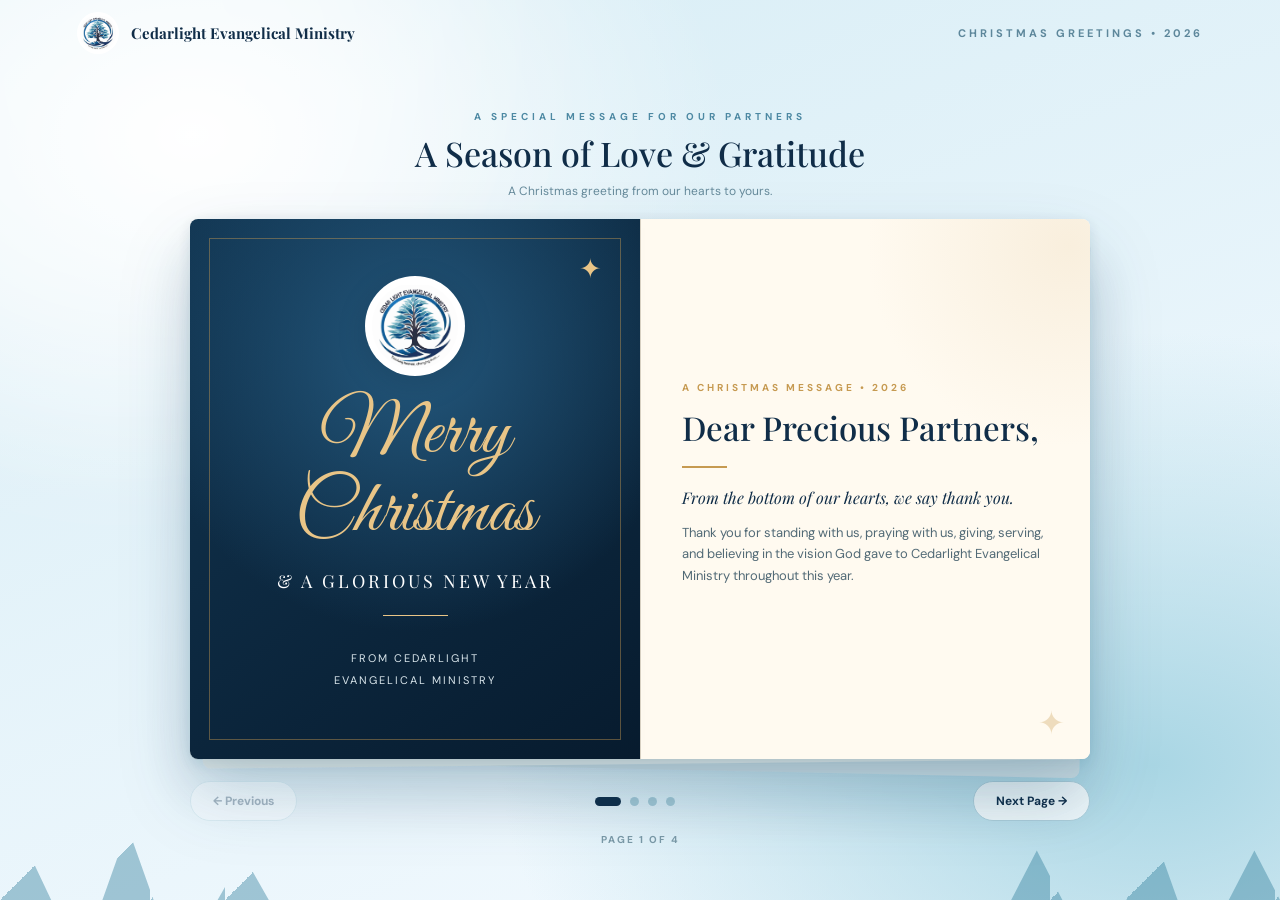
==== commit 151b24fc: "improved responsiveness" ====
--- a/index.html
+++ b/index.html
@@ -428,6 +428,73 @@
   checkImage();
 });
 
+// ===== RESPONSIVE: scale the whole card to fit the viewport =====
+const root = document.documentElement;
+const mainEl = document.querySelector("main");
+const introEl = document.querySelector(".intro");
+const headerEl = document.querySelector("header");
+const controlsEl = document.querySelector(".controls");
+
+function fitCard() {
+  const styles = getComputedStyle(root);
+
+  const cardWidth =
+    parseFloat(styles.getPropertyValue("--card-width"));
+
+  const cardHeight =
+    parseFloat(styles.getPropertyValue("--card-height"));
+
+  if (!cardWidth || !cardHeight) return;
+
+  const mainStyles = getComputedStyle(mainEl);
+
+  const sidePadding =
+    parseFloat(mainStyles.paddingLeft) +
+    parseFloat(mainStyles.paddingRight);
+
+  const verticalPadding =
+    parseFloat(mainStyles.paddingTop) +
+    parseFloat(mainStyles.paddingBottom);
+
+  // Space taken by everything that is not the card
+  const reserved =
+    headerEl.offsetHeight +
+    introEl.offsetHeight +
+    controlsEl.offsetHeight +
+    counter.offsetHeight +
+    verticalPadding +
+    58; // margins between those blocks
+
+  const availableWidth =
+    window.innerWidth - sidePadding;
+
+  const availableHeight =
+    window.innerHeight - reserved;
+
+  const scale = Math.max(
+    0.2,
+    Math.min(
+      1,
+      availableWidth / cardWidth,
+      availableHeight / cardHeight
+    )
+  );
+
+  root.style.setProperty(
+    "--card-scale",
+    Math.round(scale * 1000) / 1000
+  );
+}
+
+fitCard();
+
+window.addEventListener("resize", fitCard);
+window.addEventListener("orientationchange", fitCard);
+
+if (document.fonts && document.fonts.ready) {
+  document.fonts.ready.then(fitCard);
+}
+
 // Initialise
 showPage(0);
 </script>
--- a/style1.css
+++ b/style1.css
@@ -9,20 +9,16 @@
   --ink: #263d4b;
   --muted: #627985;
 
-  /* Original card dimensions */
+  /* Card design dimensions (landscape spread) */
   --card-width: 900px;
   --card-height: 540px;
 
-  /* Available desktop space */
-  --available-height: calc(100dvh - 230px);
-  --available-width: calc(100vw - 60px);
-
-  /* Scale the whole card, not its individual dimensions */
-  --card-scale: min(
-    1,
-    calc((100dvh - 230px) / 540px),
-    calc((100vw - 60px) / 1050px)
-  );
+  /*
+    Set by JS (fitCard) to the largest scale at which the whole
+    card fits the viewport. CSS cannot divide a length by a
+    length, so this must be computed in script.
+  */
+  --card-scale: 1;
 }
 
 /* GLOBAL */
@@ -697,17 +693,21 @@
 
 /* MOBILE LAYOUT */
 
+/*
+  On phones the card becomes portrait and the panels stack as
+  grid ROWS, but the card keeps fixed pixel dimensions and is
+  scaled down as a whole by --card-scale, so the entire card is
+  visible at once with no page scrolling.
+*/
+
 @media (max-width: 720px) {
   :root {
-    --card-scale: 1;
-  }
-
-  body {
-    overflow-y: auto;
+    --card-width: 400px;
+    --card-height: 700px;
   }
 
   header {
-    padding: 18px 20px;
+    padding: 10px 16px;
   }
 
   .brand {
@@ -715,8 +715,8 @@
   }
 
   .brand img {
-    width: 42px;
-    height: 42px;
+    width: 34px;
+    height: 34px;
   }
 
   .header-label {
@@ -724,122 +724,167 @@
   }
 
   main {
-    height: auto;
-    min-height: calc(100dvh - 80px);
-    padding: 15px 12px 40px;
-    justify-content: flex-start;
+    height: calc(100dvh - 56px);
+    padding: 6px 14px 12px;
+    justify-content: center;
   }
 
   .intro {
-    margin-bottom: 22px;
+    margin-bottom: 10px;
+  }
+
+  .intro .eyebrow,
+  .intro p {
+    display: none;
   }
 
   .intro h1 {
-    font-size: 29px;
-  }
-
-  .intro p {
-    font-size: 12px;
-  }
-
-  .book-area {
-    width: 100%;
-    height: auto;
+    font-size: 22px;
+    margin: 0;
   }
 
   .book-stack {
-    display: none;
-  }
-
-  .book {
-    position: relative;
-    width: 100%;
-    height: auto;
-    transform: none;
-  }
-
-  .page {
-    width: 100%;
-    height: auto;
-    min-height: 0;
-  }
-
+    top: 8px;
+    left: 4px;
+  }
+
+  /* Portrait card: two stacked panels */
   .page.active {
     grid-template-columns: 1fr;
+    grid-template-rows: 40% 60%;
   }
 
   .panel {
-    height: auto;
+    padding: 24px 22px;
+    justify-content: flex-start;
+    overflow-y: auto;
+  }
+
+  .cover {
+    justify-content: center;
+  }
+
+  .cover::before {
+    inset: 12px;
+  }
+
+  .cover-logo {
+    width: 74px;
+    height: 74px;
+    margin-bottom: 12px;
+  }
+
+  .script {
+    font-size: 52px;
+  }
+
+  .cover h2 {
+    font-size: 14px;
+    margin: 12px 0 16px;
+  }
+
+  .gold-star {
+    font-size: 42px;
+    margin-bottom: 16px;
+  }
+
+  .panel.paper::before {
+    top: 0;
+    bottom: auto;
+    left: 0;
+    right: 0;
+    width: auto;
+    height: 1px;
+    box-shadow: 0 3px 10px #0000000c;
+  }
+
+  .panel.paper::after {
+    font-size: 24px;
+    right: 16px;
+    bottom: 8px;
+  }
+
+  .paper h2 {
+    font-size: 23px;
+    margin-bottom: 10px;
+  }
+
+  .paper p {
+    font-size: 12px;
+    line-height: 1.6;
+    margin-bottom: 9px;
+  }
+
+  .quote {
+    font-size: 14px !important;
+    line-height: 1.5 !important;
+  }
+
+  .gold-rule {
+    margin: 4px 0 12px;
+  }
+
+  .signature {
+    font-size: 26px;
+  }
+
+  .photo-panel,
+  .gallery-panel {
     min-height: 0;
-    padding: 35px 28px;
-  }
-
-  .cover {
-    min-height: 420px;
-  }
-
-  .cover-logo {
-    width: 95px;
-    height: 95px;
-  }
-
-  .script {
-    font-size: 67px;
-  }
-
-  .panel.paper {
-    padding: 40px 28px;
-  }
-
-  .paper h2 {
-    font-size: 30px;
-  }
-
-  .paper p {
-    font-size: 13px;
-    line-height: 1.85;
-  }
-
-  .quote {
-    font-size: 16px !important;
-    line-height: 1.65 !important;
-  }
-
-  .photo-panel {
-    min-height: 320px;
+    height: 100%;
+  }
+
+  .photo-placeholder .symbol {
+    font-size: 40px;
+  }
+
+  .photo-placeholder strong {
+    font-size: 20px;
   }
 
   .gallery-panel {
     padding: 12px;
-    height: 340px;
   }
 
   .gallery {
-    grid-template-rows: 1fr 1fr;
+    gap: 8px;
+  }
+
+  .gallery-fallback {
+    font-size: 11px;
+    gap: 6px;
+  }
+
+  .gallery-fallback span {
+    font-size: 26px;
+  }
+
+  .nav-btn {
+    padding: 10px 14px;
+    font-size: 11px;
   }
 
   .controls {
-    width: 100%;
-    margin-top: 25px;
-  }
-
-  .nav-btn {
-    padding: 11px 14px;
-    font-size: 12px;
+    margin-top: 14px;
+  }
+
+  .counter {
+    margin-top: 8px;
+  }
+}
+
+/* VERY NARROW PHONES */
+
+@media (max-width: 380px) {
+  :root {
+    --card-width: 360px;
+    --card-height: 660px;
   }
 }
 
 /* SHORT DESKTOP SCREENS */
 
 @media (min-width: 721px) and (max-height: 700px) {
-  :root {
-    --card-scale: min(
-      1,
-      calc((100dvh - 185px) / 540px),
-      calc((100vw - 60px) / 1050px)
-    );
-  }
-
   header {
     padding: 7px 6%;
   }
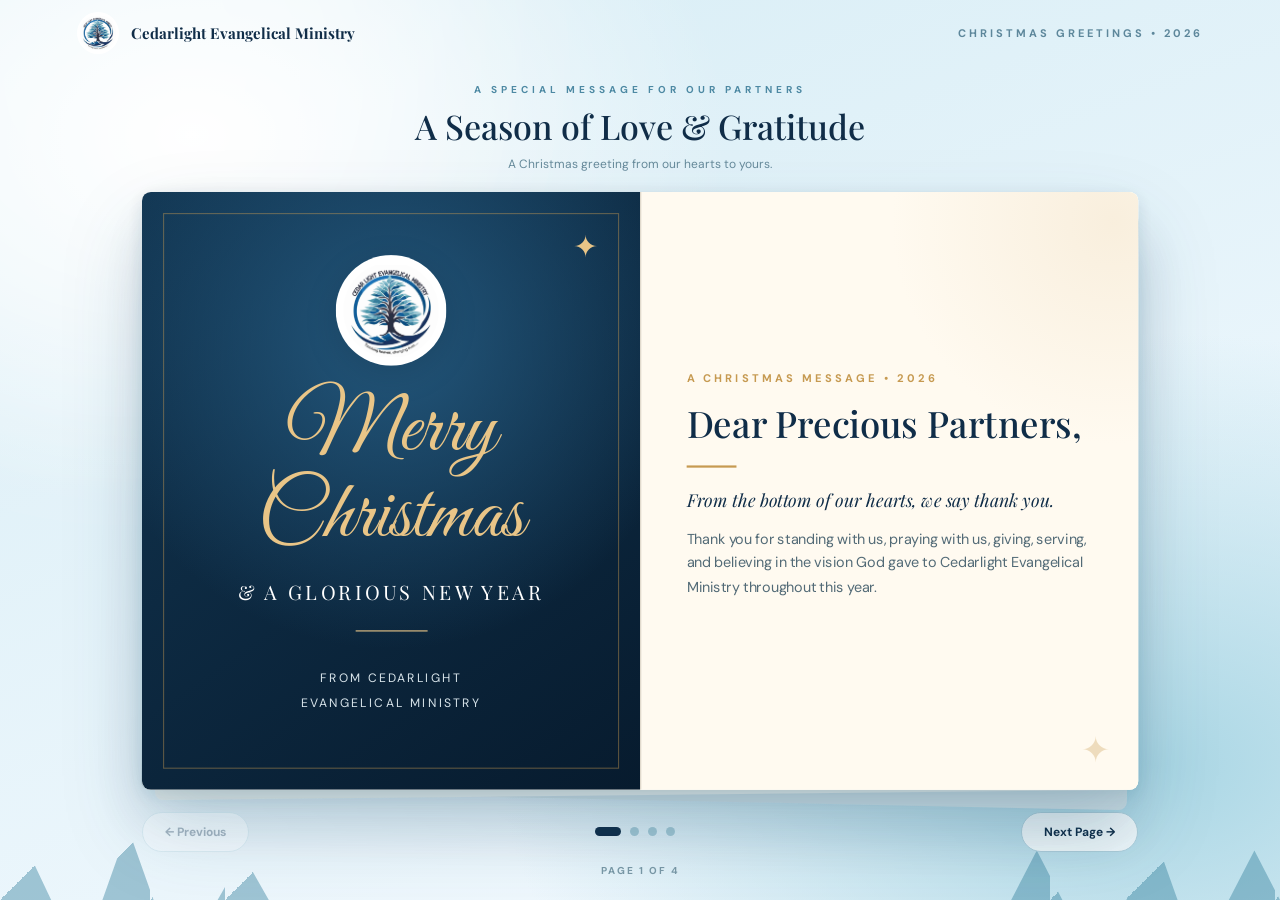
==== commit 61bdc6a9: "improved responsiveness" ====
--- a/index.html
+++ b/index.html
@@ -44,7 +44,7 @@
     <div class="book" id="book">
 
       <!-- PAGE 1: CHRISTMAS COVER -->
-      <section class="page active">
+      <section class="page">
 
         <div class="panel cover">
           <img class="cover-logo" src="logo.jpeg" alt="Ministry logo">
@@ -297,23 +297,53 @@
   dotsContainer.appendChild(dot);
 });
 
+let leaveTimer = null;
+
 function showPage(index) {
   if (index < 0 || index >= pages.length) return;
+  if (index === currentPage && pages[index].classList.contains("active")) {
+    return;
+  }
 
   previousPage = currentPage;
   currentPage = index;
 
+  const goingBack = currentPage < previousPage;
+
+  // Swipe: the old page slides out while the new one slides in
+  if (leaveTimer) {
+    clearTimeout(leaveTimer);
+    pages.forEach(page =>
+      page.classList.remove("leaving", "exit-back")
+    );
+  }
+
+  const outgoing = pages[previousPage];
+
   pages.forEach((page, i) => {
     page.classList.remove("active", "turn-back");
 
     if (i === currentPage) {
-      if (currentPage < previousPage) {
+      if (goingBack) {
         page.classList.add("turn-back");
       }
 
       page.classList.add("active");
     }
   });
+
+  if (outgoing && outgoing !== pages[currentPage]) {
+    outgoing.classList.add("leaving");
+
+    if (goingBack) {
+      outgoing.classList.add("exit-back");
+    }
+
+    leaveTimer = setTimeout(() => {
+      outgoing.classList.remove("leaving", "exit-back");
+      leaveTimer = null;
+    }, 620);
+  }
 
   Array.from(dotsContainer.children).forEach((dot, i) => {
     dot.classList.toggle("active", i === currentPage);
@@ -463,20 +493,40 @@
     controlsEl.offsetHeight +
     counter.offsetHeight +
     verticalPadding +
-    58; // margins between those blocks
-
+    50; // margins between those blocks
+
+  /*
+    mainEl.clientWidth excludes any scrollbar, so it is a safer
+    measure of real available space than window.innerWidth.
+  */
   const availableWidth =
-    window.innerWidth - sidePadding;
+    (mainEl.clientWidth || window.innerWidth) - sidePadding;
 
   const availableHeight =
     window.innerHeight - reserved;
+
+  /*
+    Allow the card to grow past its design size on roomy screens
+    so the main area is actually filled, not just shrink on small
+    ones.
+  */
+  const isMobile = window.innerWidth <= 720;
+
+  const maxScale = isMobile ? 1 : 1.45;
+
+  /*
+    A little headroom so the card's shadow, the offset paper
+    stack behind it and any rounding never touch the screen
+    edge.
+  */
+  const safety = isMobile ? 0.9 : 0.97;
 
   const scale = Math.max(
     0.2,
     Math.min(
-      1,
-      availableWidth / cardWidth,
-      availableHeight / cardHeight
+      maxScale,
+      (availableWidth / cardWidth) * safety,
+      (availableHeight / cardHeight) * safety
     )
   );
 
--- a/style1.css
+++ b/style1.css
@@ -153,7 +153,7 @@
   flex-direction: column;
   justify-content: center;
   align-items: center;
-  padding: 10px 20px 20px;
+  padding: 10px 16px 16px;
 }
 
 /* INTRO */
@@ -195,6 +195,7 @@
 
 .book-area {
   position: relative;
+  isolation: isolate;
   width: calc(
     var(--card-width) * var(--card-scale)
   );
@@ -243,52 +244,96 @@
   overflow: hidden;
   transform-origin: top left;
   transform: scale(var(--card-scale));
-  transform-style: preserve-3d;
 }
 
 /* PAGE ANIMATION */
 
 .page {
+  position: absolute;
+  inset: 0;
   display: none;
+  grid-template-columns: 1fr 1fr;
   width: 100%;
   height: 100%;
   min-height: 0;
-  transform-origin: left center;
+  background: #fffdf7;
 }
 
 .page.active {
   display: grid;
-  grid-template-columns: 1fr 1fr;
-  animation: pageEnter .65s
-    cubic-bezier(.2,.75,.2,1) both;
+  z-index: 2;
+  animation: pageEnter .6s
+    cubic-bezier(.33,.9,.25,1) both;
 }
 
 .page.turn-back.active {
-  animation: pageBack .65s
-    cubic-bezier(.2,.75,.2,1) both;
-}
+  animation: pageBack .6s
+    cubic-bezier(.33,.9,.25,1) both;
+}
+
+/* The page being swiped away slides out the other side */
+
+.page.leaving {
+  display: grid;
+  z-index: 1;
+  animation: pageExit .6s
+    cubic-bezier(.33,.9,.25,1) both;
+}
+
+.page.leaving.exit-back {
+  animation: pageExitBack .6s
+    cubic-bezier(.33,.9,.25,1) both;
+}
+
+/* Forward: the next page swipes in from the right */
 
 @keyframes pageEnter {
   from {
-    opacity: .15;
-    transform: rotateY(-22deg) translateX(22px);
+    opacity: .35;
+    transform: translateX(100%);
   }
 
   to {
     opacity: 1;
-    transform: rotateY(0) translateX(0);
-  }
-}
+    transform: translateX(0);
+  }
+}
+
+@keyframes pageExit {
+  from {
+    opacity: 1;
+    transform: translateX(0);
+  }
+
+  to {
+    opacity: .35;
+    transform: translateX(-28%);
+  }
+}
+
+/* Backward: the previous page swipes back in from the left */
 
 @keyframes pageBack {
   from {
-    opacity: .15;
-    transform: rotateY(22deg) translateX(-22px);
+    opacity: .35;
+    transform: translateX(-100%);
   }
 
   to {
     opacity: 1;
-    transform: rotateY(0) translateX(0);
+    transform: translateX(0);
+  }
+}
+
+@keyframes pageExitBack {
+  from {
+    opacity: 1;
+    transform: translateX(0);
+  }
+
+  to {
+    opacity: .35;
+    transform: translateX(28%);
   }
 }
 
@@ -597,8 +642,16 @@
 /* NAVIGATION */
 
 .controls {
-  width: calc(
-    var(--card-width) * var(--card-scale)
+  /*
+    Follows the scaled card width, but never squashes below a
+    width that fits both buttons comfortably.
+  */
+  width: min(
+    100%,
+    max(
+      calc(var(--card-width) * var(--card-scale)),
+      460px
+    )
   );
   display: flex;
   align-items: center;
@@ -609,6 +662,8 @@
 }
 
 .nav-btn {
+  flex-shrink: 0;
+  white-space: nowrap;
   border: 1px solid #afcfdb;
   border-radius: 30px;
   padding: 11px 22px;
@@ -633,9 +688,11 @@
 }
 
 .dots {
+  flex: 1;
   display: flex;
   gap: 9px;
   align-items: center;
+  justify-content: center;
 }
 
 .dot {
@@ -694,18 +751,16 @@
 /* MOBILE LAYOUT */
 
 /*
-  On phones the card becomes portrait and the panels stack as
-  grid ROWS, but the card keeps fixed pixel dimensions and is
-  scaled down as a whole by --card-scale, so the entire card is
-  visible at once with no page scrolling.
+  The card keeps its landscape two-panel spread on phones - left
+  and right panels stay SIDE BY SIDE. It keeps fixed pixel design
+  dimensions and the whole card is scaled down by --card-scale so
+  the complete spread is visible at once.
+
+  Type inside the card is nudged up a little, since everything
+  gets multiplied by a scale of roughly 0.4 on a phone.
 */
 
 @media (max-width: 720px) {
-  :root {
-    --card-width: 400px;
-    --card-height: 700px;
-  }
-
   header {
     padding: 10px 16px;
   }
@@ -748,116 +803,95 @@
     left: 4px;
   }
 
-  /* Portrait card: two stacked panels */
-  .page.active {
-    grid-template-columns: 1fr;
-    grid-template-rows: 40% 60%;
-  }
-
   .panel {
-    padding: 24px 22px;
-    justify-content: flex-start;
+    padding: 26px 28px;
     overflow-y: auto;
   }
 
-  .cover {
-    justify-content: center;
-  }
-
-  .cover::before {
-    inset: 12px;
-  }
+  /* Cover panel has room to breathe, so push it furthest */
 
   .cover-logo {
-    width: 74px;
-    height: 74px;
+    width: 112px;
+    height: 112px;
+    margin-bottom: 18px;
+  }
+
+  .script {
+    font-size: 84px;
+  }
+
+  .cover h2 {
+    font-size: 23px;
+    letter-spacing: 3px;
+    margin: 18px 0 22px;
+  }
+
+  .cover p {
+    font-size: 15px;
+  }
+
+  .gold-line {
+    width: 85px;
+  }
+
+  .gold-star {
+    font-size: 70px;
+  }
+
+  /* Text panels: a modest bump, they are already full */
+
+  .small-title {
+    font-size: 13px;
     margin-bottom: 12px;
   }
 
-  .script {
-    font-size: 52px;
-  }
-
-  .cover h2 {
+  .paper h2 {
+    font-size: 37px;
+  }
+
+  .paper p {
+    font-size: 15px;
+    line-height: 1.6;
+  }
+
+  .quote {
+    font-size: 18px !important;
+    line-height: 1.5 !important;
+  }
+
+  .verse {
+    font-size: 12px;
+  }
+
+  .signature {
+    font-size: 38px;
+  }
+
+  .panel.paper::after {
+    font-size: 38px;
+  }
+
+  .photo-placeholder .symbol {
+    font-size: 62px;
+  }
+
+  .photo-placeholder strong {
+    font-size: 28px;
+  }
+
+  .photo-placeholder small {
     font-size: 14px;
-    margin: 12px 0 16px;
-  }
-
-  .gold-star {
-    font-size: 42px;
-    margin-bottom: 16px;
-  }
-
-  .panel.paper::before {
-    top: 0;
-    bottom: auto;
-    left: 0;
-    right: 0;
-    width: auto;
-    height: 1px;
-    box-shadow: 0 3px 10px #0000000c;
-  }
-
-  .panel.paper::after {
-    font-size: 24px;
-    right: 16px;
-    bottom: 8px;
-  }
-
-  .paper h2 {
-    font-size: 23px;
-    margin-bottom: 10px;
-  }
-
-  .paper p {
-    font-size: 12px;
-    line-height: 1.6;
-    margin-bottom: 9px;
-  }
-
-  .quote {
-    font-size: 14px !important;
-    line-height: 1.5 !important;
-  }
-
-  .gold-rule {
-    margin: 4px 0 12px;
-  }
-
-  .signature {
-    font-size: 26px;
-  }
-
-  .photo-panel,
-  .gallery-panel {
-    min-height: 0;
-    height: 100%;
-  }
-
-  .photo-placeholder .symbol {
+  }
+
+  .gallery-fallback {
+    font-size: 15px;
+  }
+
+  .gallery-fallback span {
     font-size: 40px;
   }
 
-  .photo-placeholder strong {
-    font-size: 20px;
-  }
-
-  .gallery-panel {
-    padding: 12px;
-  }
-
-  .gallery {
-    gap: 8px;
-  }
-
-  .gallery-fallback {
-    font-size: 11px;
-    gap: 6px;
-  }
-
-  .gallery-fallback span {
-    font-size: 26px;
-  }
+  /* Navigation below the card */
 
   .nav-btn {
     padding: 10px 14px;
@@ -870,15 +904,6 @@
 
   .counter {
     margin-top: 8px;
-  }
-}
-
-/* VERY NARROW PHONES */
-
-@media (max-width: 380px) {
-  :root {
-    --card-width: 360px;
-    --card-height: 660px;
   }
 }
 
